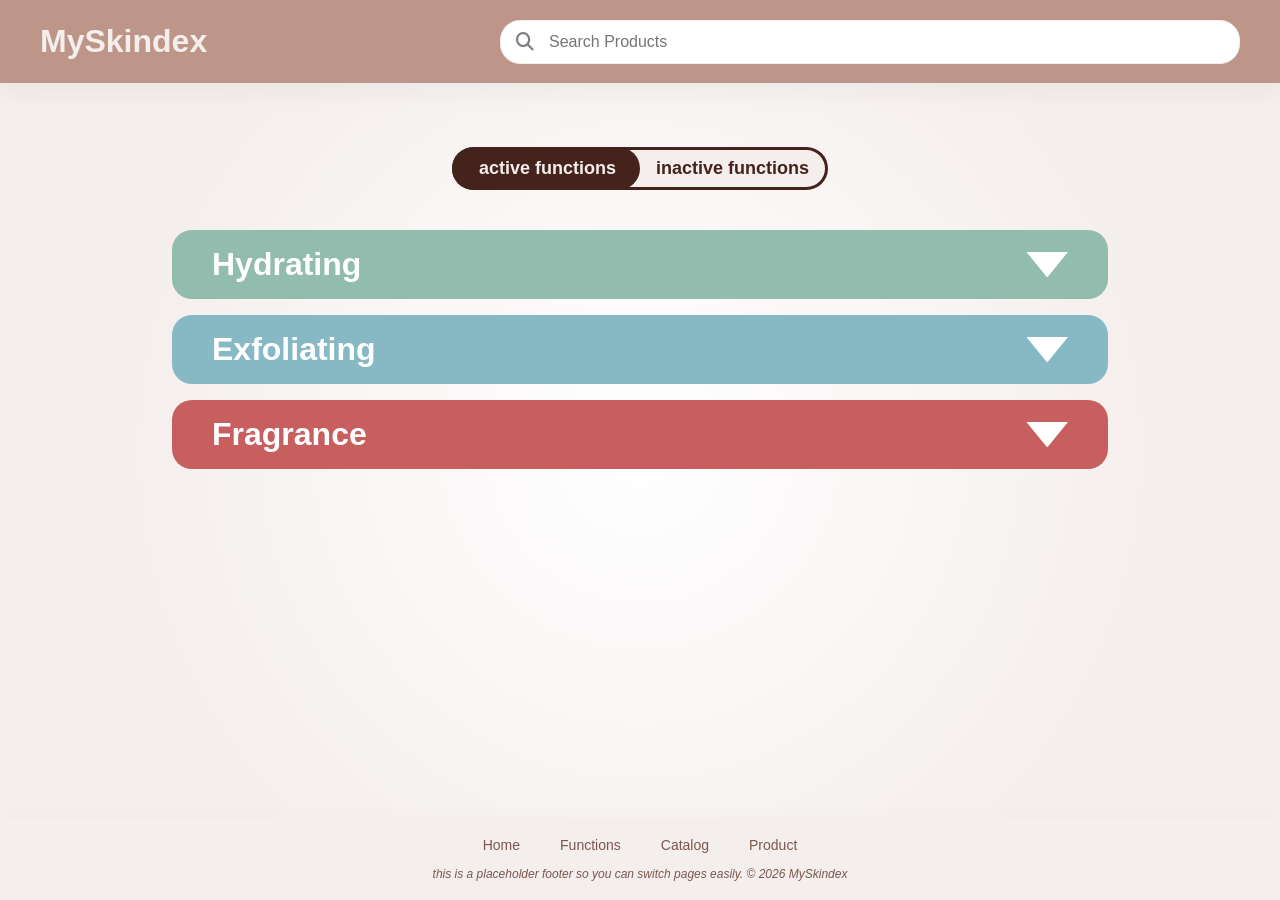
==== pages/functions.html @ 37646e9b "fix space between button" ====
<!DOCTYPE html>
<html lang="en">
<head>
  <meta charset="utf-8" />
  <meta name="viewport" content="width=device-width, initial-scale=1" />
  <title>Functions — MySkindex</title>
  <link rel="stylesheet" href="../index.css" />
  <script src="../components/header.js" defer></script>
  <script src="../components/footer.js" defer></script>
  <script src="../components/dropdown.js" defer></script>
  <script src="../data/ingredient-lists.js" defer></script> 
  <script src="../components/pill.js" defer></script>
</head>
<body>

  <my-header></my-header>

  <main>
    <div class="function-toggle" role="group" aria-label="Which functions to show">
      <button type="button" class="toggle-side" data-side="main" aria-pressed="true">active functions</button>
      <button type="button" class="toggle-side" data-side="other" aria-pressed="false">inactive functions</button>
    </div>

    <!-- One <function-dropdown> per function gets added here by renderFunctions() below -->
    <div class="function-list"></div>
  </main>

  <my-footer></my-footer>

  <!-- MOCK DATA: defines FUNCTIONS and OTHER_FUNCTIONS. Remove this line once the real data is loaded. -->
  <script src="../data/mock-data.js"></script>

  <script>
    // Builds one <function-dropdown> for each function in the list and adds it to the page.
    // Each function looks like: { label, color, description, ingredients: ["...", "..."] }
    function renderFunctions(functions) {
      const list = document.querySelector(".function-list");
      list.innerHTML = ""; // clear anything already there

      functions.forEach((fn) => {
        const dropdown = document.createElement("function-dropdown");
        // setAttribute is safe: the text is never read as HTML
        dropdown.setAttribute("function-label", fn.label);
        if (fn.color) dropdown.setAttribute("color", fn.color); // no color -> the dropdown uses gray
        dropdown.setAttribute("description", fn.description);
        dropdown.setAttribute("ingredients", JSON.stringify(fn.ingredients)); // attributes only hold text, so turn the list into JSON
        list.appendChild(dropdown);
      });
    }

    // Toggle: "Active functions" (left) shows FUNCTIONS, "Inactive functions" (right) shows OTHER_FUNCTIONS.
    // Uses the mock lists for now. With real data, swap in those lists instead.
    const toggle = document.querySelector(".function-toggle");

    function showSide(side) {
      toggle.querySelectorAll(".toggle-side").forEach((button) => {
        button.setAttribute("aria-pressed", String(button.dataset.side === side));
      });
      toggle.dataset.side = side; 

      renderFunctions(side === "other" ? OTHER_FUNCTIONS : FUNCTIONS);
    }

    toggle.addEventListener("click", (event) => {
      const button = event.target.closest(".toggle-side");
      if (button) showSide(button.dataset.side);
    });

    showSide("main");
  </script>

</body>
</html>

<style>
  main {
    max-width: none;
    display: flex;
    flex-direction: column;
    align-items: center;
  }

  .function-list {
    width: 100%;
  }

  /* ---- TOGGLE ---- */
  /* the track: a rounded bar split into two equal halves, one per word */
  .function-toggle {
    position: relative;
    display: grid;
    grid-template-columns: 1fr 1fr; 
    padding: 3px; /* room for the outline */
    margin: var(--space-xl) var(--space-xl);
    box-shadow: inset 0 0 0 3px var(--color-border-dark);
    border-radius: var(--radius-pill);
    background-color: var(--color-bg);
  }

  /* the highlight that sits behind the picked word and slides between sides */
  .function-toggle::before {
    content: "";
    position: absolute;
    top: 0;
    bottom: 0;
    left: 0;
    width: 50%;
    border-radius: var(--radius-pill);
    background-color: var(--color-border-dark); 
    transition: transform 0.3s;
  }

  /* right side picked: slide the highlight over */
  .function-toggle[data-side="other"]::before {
    transform: translateX(100%);
  }

  /* text */ 
  .toggle-side {
    position: relative;
    padding: var(--space-sm) var(--space-md);
    border: none;
    border-radius: var(--radius-pill);
    background: none;
    color: var(--color-text);
    font-family: var(--font-base);
    font-size: var(--font-size-lg);
    font-weight: 600;
    white-space: nowrap;
    cursor: pointer;
    transition: color 0.2s;
  }

  .toggle-side[aria-pressed="true"] {
    color: var(--color-bg);
  }

  /* keyboard tabbing */
  .toggle-side:focus-visible {
    outline: 2px solid var(--color-border-dark);
  }
</style>
---- index.css ----
@import url("https://fonts.googleapis.com/css2?family=Material+Symbols+Outlined:opsz,wght,FILL,GRAD@48,400,0,0&display=swap");
@import url("https://cdnjs.cloudflare.com/ajax/libs/font-awesome/6.5.2/css/all.min.css");

/* MySkindex Global design tokens */

:root {
  /* ---- Pill Colors ---- */
  --pill-default: #54BBE4;
  --pill-good: #6DD294;
  --pill-moderate: #E4AD54;
  --pill-bad: #E45456;

  /* Function Colors */
  --color-text-green: #509C8E;
  --color-text-blue: #356B89;
  --color-text-red: #C65F5E;
  --color-function-green: #92BCAD;
  --color-function-blue: #87B9C5;
  --color-function-red: #C65F5E;
  --color-function-gray: #A4A4A4;
  
  /* ---- Background Colors ---- */
  --color-bg: #F4EEEC;
  --color-surface: #ffffff;
  --color-surface-alt: #BE9689;;

  /* ---- Text Colors ---- */
  --color-text: #44231C;
  --color-text-muted: #7C574F;
  --color-text-light: #F4EEEC;
  --color-text-white: #ffffff;

  /* ---- Border colors ---- */
  --color-border-light: #F4EEEC;
  --color-border-dark: #44231C;

  /* ---- Accents ---- */
  --color-accent: #E89E8C;
  --color-accent-muted: #F7D2C9;
  --color-accent-pill: #D6F3FA;
  --color-accent-checklist: #92BCAD;

  /* ---- Spacing scale ---- */
  --space-xs: 4px;
  --space-sm: 8px;
  --space-md: 16px;
  --space-lg: 24px;
  --space-xl: 40px;
  --space-2xl: 64px;
  --space-3xl: 96px;

  /* ---- Radius ---- */
  --radius-sm: 8px;
  --radius-md: 14px;
  --radius-lg: 20px;
  --radius-xl: 32px;
  --radius-2xl: 48px;
  --radius-pill: 999px;

  /* ---- Panel Gap ---- */
  --panel-gap: 0px;

  /* ---- Shadow ---- */
  --shadow-sm: 0 1px 2px rgba(44, 39, 34, 0.06);
  --shadow-md: 0 8px 24px rgba(44, 39, 34, 0.05);

  /* ---- Typography ---- */
  --font-base: "Segoe UI", -apple-system, BlinkMacSystemFont, Helvetica, Arial, sans-serif;
  --font-size-base: 16px;
  --font-size-xs: 0.75rem;
  --font-size-sm: 0.875rem;
  --font-size-lg: 1.125rem;
  --font-size-xl: 1.5rem;
  --font-size-2xl: 2rem;
  --font-size-3xl: 3rem;
  --font-size-4xl: 4rem;
  --line-height-base: 1.6;

  /* ---- Layout ---- */
  --max-width: 1080px;
  --z-header: 9999;

  /* ---- Page background (Radial: white --> creamy white) ---- */
  --page-bg: radial-gradient(circle at center, var(--color-surface) 0%, var(--color-bg) 70%);
}

* {
  box-sizing: border-box;
}

html {
  overflow-x:clip;
}

body {
  margin: 0;
  display: flex;
  flex-direction: column;
  min-height: 100dvh;
  background: var(--page-bg);
  background-attachment: fixed; 
  color: var(--color-text);
  font-family: var(--font-base);
  line-height: var(--line-height-base);
  overflow: clip;
}

my-header,
my-footer {
  display: block;
}

my-header {
  position: sticky;
  top: 0;
  z-index: var(--z-header);
  padding: var(--space-md);
  background: var(--color-surface);
  border-bottom: 1px solid var(--color-border);
}

main {
  flex: 1;
  width: 100%;
  max-width: var(--max-width);
  margin: 0 auto;
  padding: var(--space-lg) var(--space-md);
}

my-footer {
  padding: var(--space-md);
  background: var(--color-surface-alt);
}

/* ---- Decorative bubbles (outside <main>) ----
   They take up no space, so the layout doesn't change; the bubble image hangs off of them. */
.bubble-anchor {
  position: relative;
  height: 0;
}

.bubble {
  position: absolute;
  z-index: -1;          
  pointer-events: none; 
}

.bubble-top {
  top: 0;             
  right: 0;
  transform: translate(50%, -30%);
}

.bubble-bottom {
  bottom: 0;           
  left: 0;
  transform: translate(-45%, 45%);
}

/* ---- Pages where only <main> scrolls ----
  .main-scroll class on the <body> locks the page to the window height, so the header, footer, and bubbles don't move. 
  <main> is what holds the content and is what scrolls when the content is more than the height of the window. */
body.main-scroll {
  height: 100dvh; 
}

body.main-scroll main {
  min-height: 0;   
  overflow-y: auto;
  max-width: none;
  padding-inline: max(var(--space-md), calc((100% - var(--max-width)) / 2 + var(--space-md)));

  scrollbar-width: none; /* hide scrollbar */

  /* Lets things inside <main> size themselves to its height using cqh units
     (100cqh = the height of <main>). Safe here because <main>'s height comes from the window, not its content. */
  container-type: size;
}

body.main-scroll main::-webkit-scrollbar {
  display: none;
}
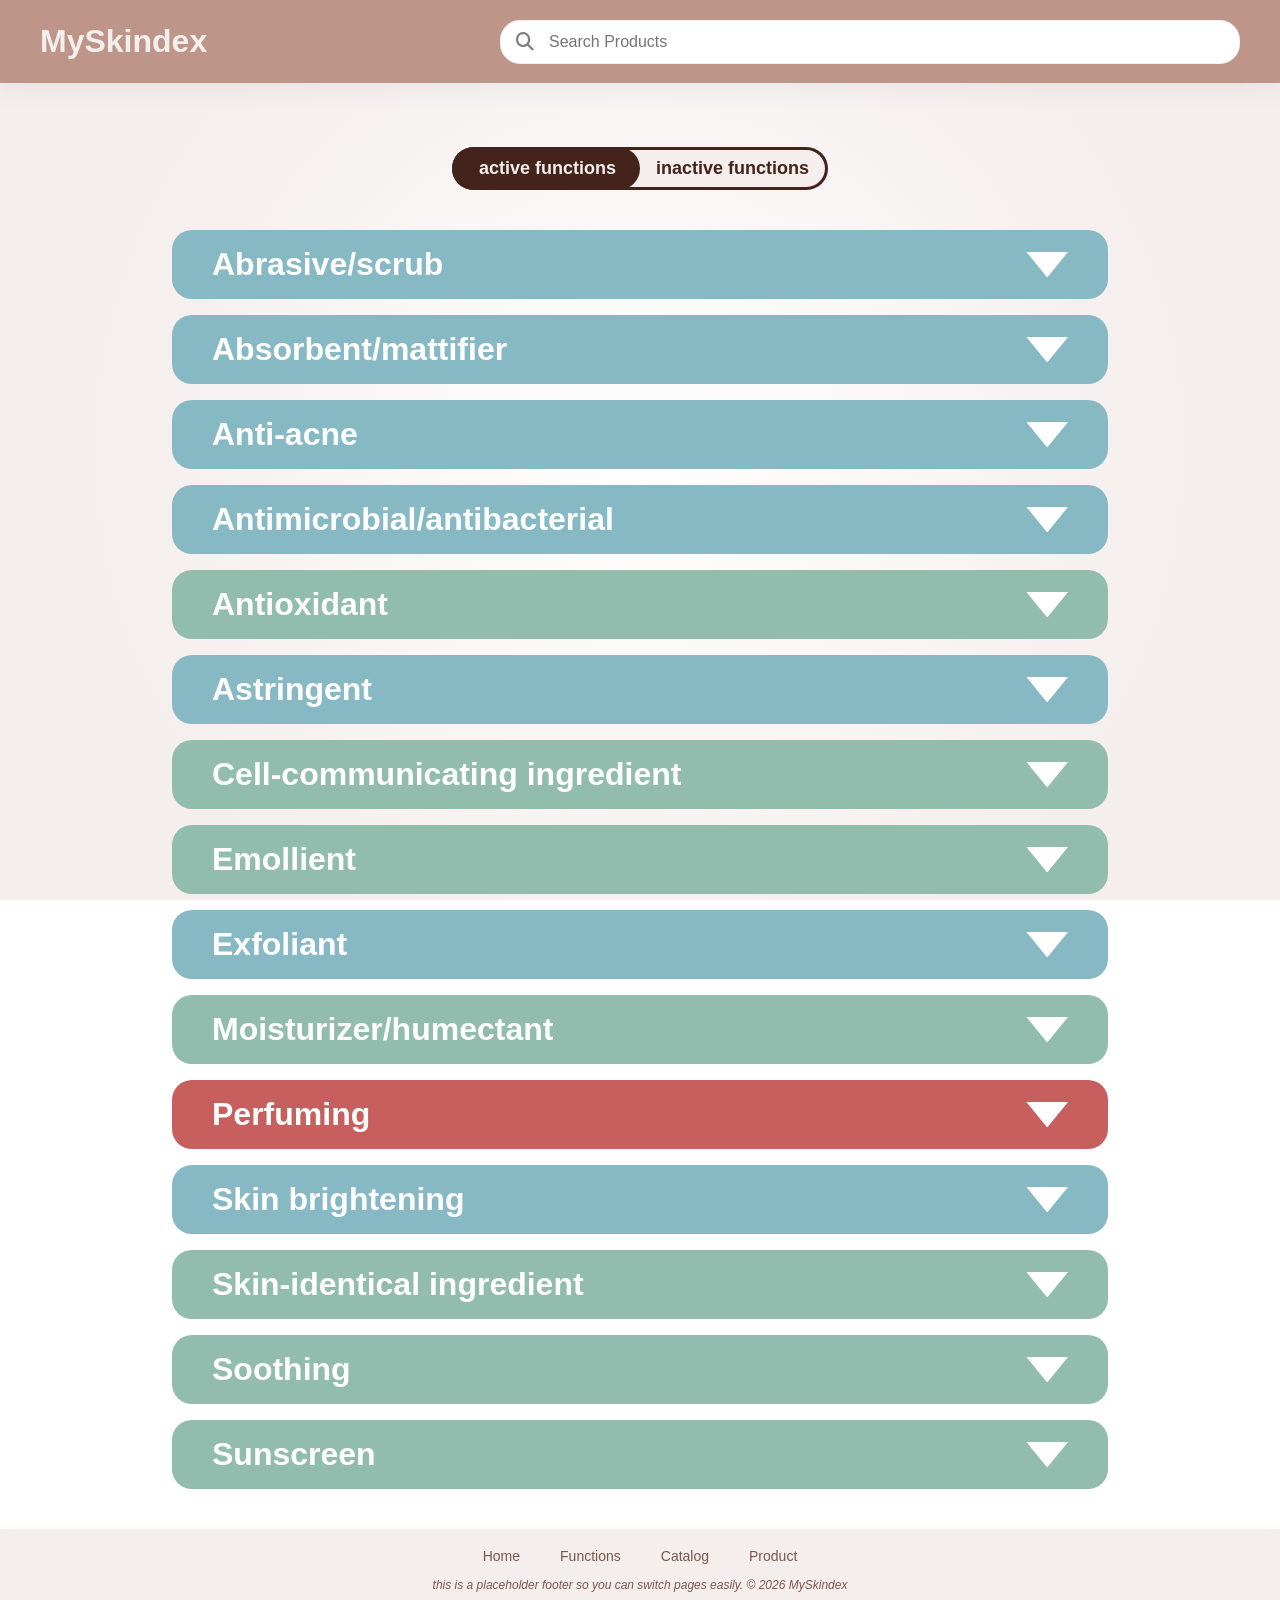
==== commit fce1cdbc: "Merge master and connect real data to new UI Keep master's UI, load home concerns from concerns.json" ====
--- a/pages/functions.html
+++ b/pages/functions.html
@@ -27,7 +27,7 @@
 
   <my-footer></my-footer>
 
-  <!-- MOCK DATA: defines FUNCTIONS and OTHER_FUNCTIONS. Remove this line once the real data is loaded. -->
+  <!-- MOCK DATA: defines the starting include/exclude choices for the pills. -->
   <script src="../data/mock-data.js"></script>
 
   <script>
@@ -48,8 +48,33 @@
       });
     }
 
-    // Toggle: "Active functions" (left) shows FUNCTIONS, "Inactive functions" (right) shows OTHER_FUNCTIONS.
-    // Uses the mock lists for now. With real data, swap in those lists instead.
+    // Which functions in functions.json count as "active", and each one's color.
+    // Edit this list to regroup or recolor them. Anything not listed is "inactive" and shows in gray.
+    const ACTIVE_FUNCTION_COLORS = {
+      // green: hydrates, calms, or protects
+      "moisturizer/humectant": "var(--color-function-green)",
+      "emollient": "var(--color-function-green)",
+      "soothing": "var(--color-function-green)",
+      "skin-identical ingredient": "var(--color-function-green)",
+      "antioxidant": "var(--color-function-green)",
+      "cell-communicating ingredient": "var(--color-function-green)",
+      "sunscreen": "var(--color-function-green)",
+      // blue: treats or exfoliates
+      "exfoliant": "var(--color-function-blue)",
+      "abrasive/scrub": "var(--color-function-blue)",
+      "anti-acne": "var(--color-function-blue)",
+      "skin brightening": "var(--color-function-blue)",
+      "absorbent/mattifier": "var(--color-function-blue)",
+      "antimicrobial/antibacterial": "var(--color-function-blue)",
+      "astringent": "var(--color-function-blue)",
+      // red: can irritate
+      "perfuming": "var(--color-function-red)",
+    };
+
+    let activeFunctions = [];
+    let inactiveFunctions = [];
+
+    // Toggle: "Active functions" (left) shows activeFunctions, "Inactive functions" (right) shows inactiveFunctions.
     const toggle = document.querySelector(".function-toggle");
 
     function showSide(side) {
@@ -58,7 +83,7 @@
       });
       toggle.dataset.side = side; 
 
-      renderFunctions(side === "other" ? OTHER_FUNCTIONS : FUNCTIONS);
+      renderFunctions(side === "other" ? inactiveFunctions : activeFunctions);
     }
 
     toggle.addEventListener("click", (event) => {
@@ -66,7 +91,23 @@
       if (button) showSide(button.dataset.side);
     });
 
-    showSide("main");
+    // Load the real functions, sort them into the two groups, and show the active ones.
+    fetch("../data/functions.json")
+      .then((res) => {
+        if (!res.ok) throw new Error(`Couldn't load functions.json (${res.status})`);
+        return res.json();
+      })
+      .then((functions) => {
+        activeFunctions = functions
+          .filter((fn) => fn.label in ACTIVE_FUNCTION_COLORS)
+          .map((fn) => ({ ...fn, color: ACTIVE_FUNCTION_COLORS[fn.label] }));
+        inactiveFunctions = functions.filter((fn) => !(fn.label in ACTIVE_FUNCTION_COLORS));
+        showSide("main");
+      })
+      .catch((error) => {
+        console.error(error);
+        document.querySelector(".function-list").textContent = "Functions couldn't be loaded. Please try again.";
+      });
   </script>
 
 </body>
@@ -82,6 +123,12 @@
 
   .function-list {
     width: 100%;
+  }
+
+  /* The real data is all lowercase, so capitalize the first letter when showing it */
+  function-dropdown .dropdown-toggle > span:first-child::first-letter,
+  ingredient-pill .pill-label::first-letter {
+    text-transform: uppercase;
   }
 
   /* ---- TOGGLE ---- */
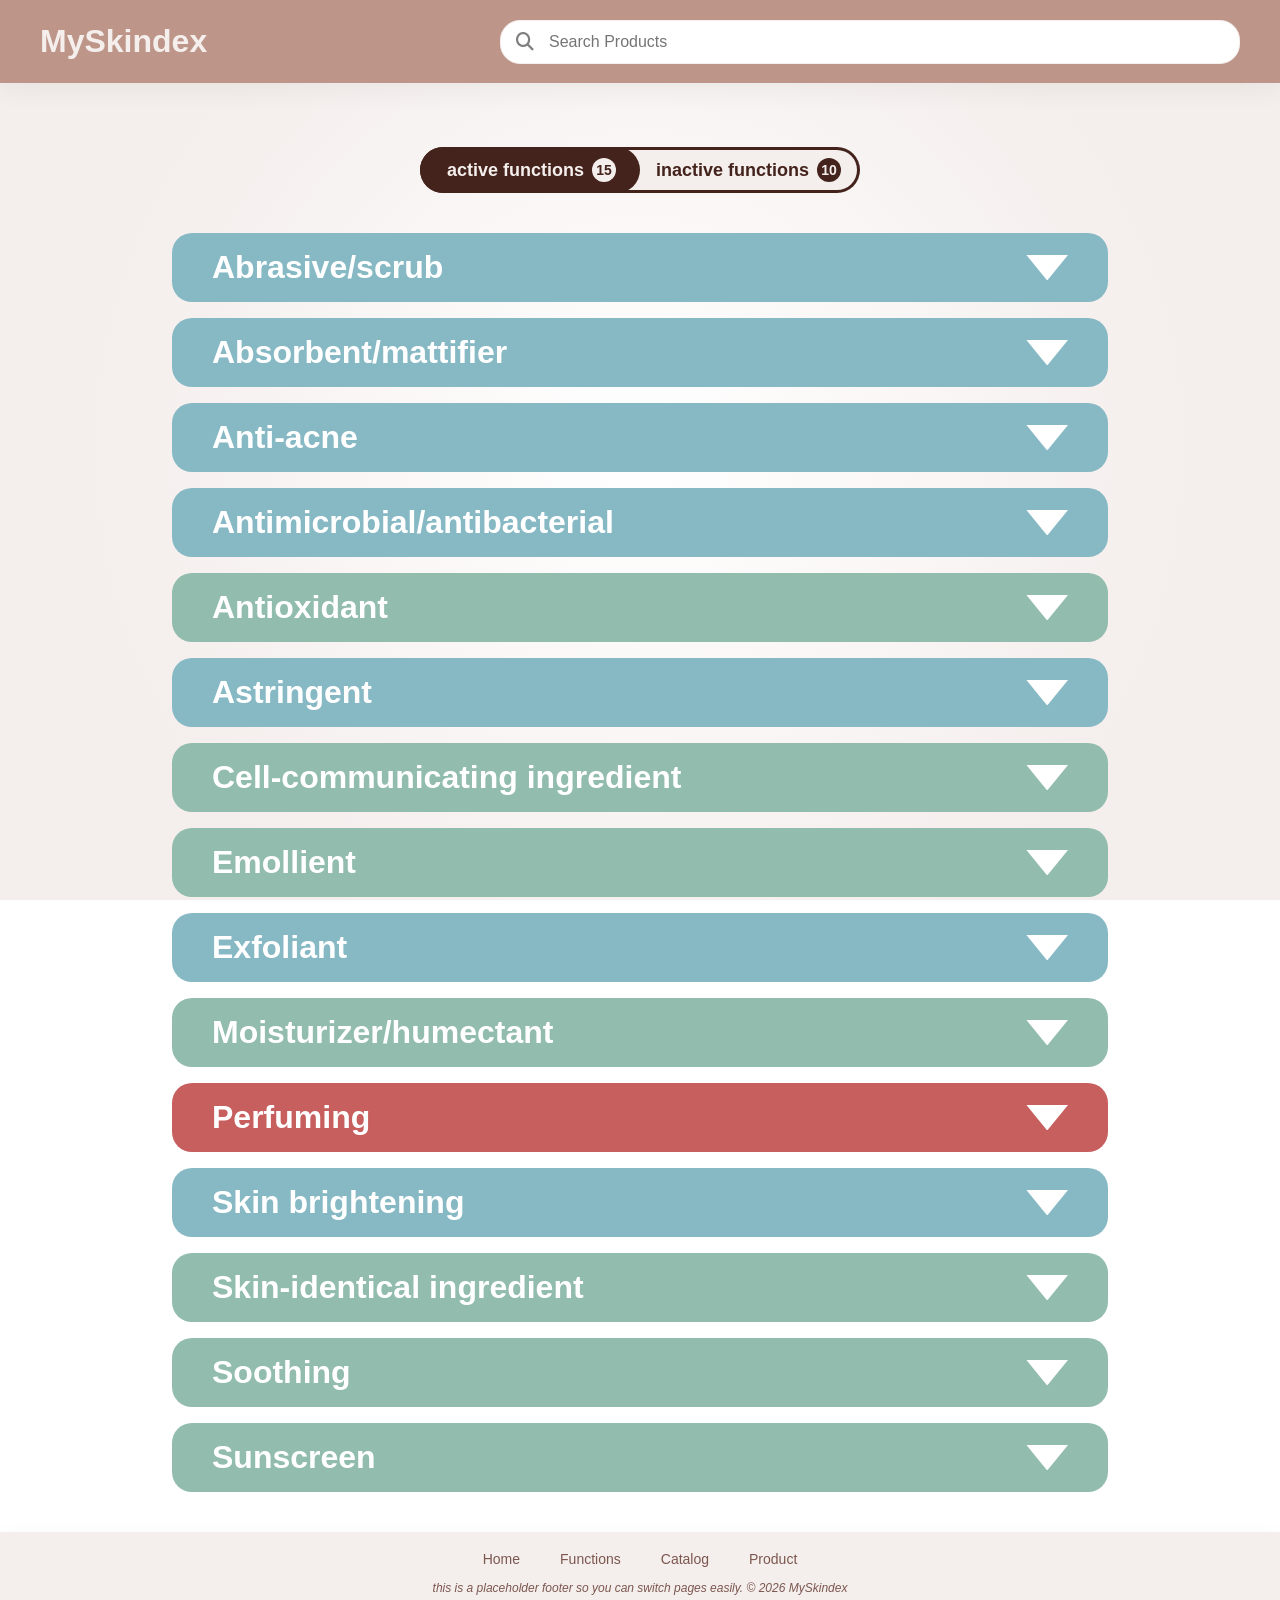
==== commit 6c051fb6: "lower pill build to 30; removes lag time for tab switching" ====
--- a/pages/functions.html
+++ b/pages/functions.html
@@ -8,7 +8,7 @@
   <script src="../components/header.js" defer></script>
   <script src="../components/footer.js" defer></script>
   <script src="../components/dropdown.js" defer></script>
-  <script src="../data/ingredient-lists.js" defer></script> 
+  <script src="../data/filter-lists.js" defer></script> 
   <script src="../components/pill.js" defer></script>
 </head>
 <body>
@@ -17,26 +17,21 @@
 
   <main>
     <div class="function-toggle" role="group" aria-label="Which functions to show">
-      <button type="button" class="toggle-side" data-side="main" aria-pressed="true">active functions</button>
-      <button type="button" class="toggle-side" data-side="other" aria-pressed="false">inactive functions</button>
+      <button type="button" class="toggle-side" data-side="main" aria-pressed="true">active functions <span class="toggle-count"></span></button>
+      <button type="button" class="toggle-side" data-side="other" aria-pressed="false">inactive functions <span class="toggle-count"></span></button>
     </div>
 
-    <!-- One <function-dropdown> per function gets added here by renderFunctions() below -->
-    <div class="function-list"></div>
+    <!-- One list per tab. Each is filled with <function-dropdown>s by renderFunctions() the first time it's shown -->
+    <div class="function-list" data-side="main"></div>
+    <div class="function-list" data-side="other" hidden></div>
   </main>
 
   <my-footer></my-footer>
-
-  <!-- MOCK DATA: defines the starting include/exclude choices for the pills. -->
-  <script src="../data/mock-data.js"></script>
 
   <script>
     // Builds one <function-dropdown> for each function in the list and adds it to the page.
     // Each function looks like: { label, color, description, ingredients: ["...", "..."] }
-    function renderFunctions(functions) {
-      const list = document.querySelector(".function-list");
-      list.innerHTML = ""; // clear anything already there
-
+    function renderFunctions(functions, list) {
       functions.forEach((fn) => {
         const dropdown = document.createElement("function-dropdown");
         // setAttribute is safe: the text is never read as HTML
@@ -48,8 +43,15 @@
       });
     }
 
-    // Which functions in functions.json count as "active", and each one's color.
-    // Edit this list to regroup or recolor them. Anything not listed is "inactive" and shows in gray.
+    // Each group in concerns.json and the color its functions show in.
+    const CONCERN_GROUP_COLORS = {
+      gofor: "var(--color-function-green)",
+      thesehelp: "var(--color-function-blue)",
+      avoid: "var(--color-function-red)",
+    };
+
+    // Only used when no skin concern is selected: which functions count as "active", and their colors.
+    // Anything not listed is "inactive" and shows in gray.
     const ACTIVE_FUNCTION_COLORS = {
       // green: hydrates, calms, or protects
       "moisturizer/humectant": "var(--color-function-green)",
@@ -83,7 +85,13 @@
       });
       toggle.dataset.side = side; 
 
-      renderFunctions(side === "other" ? inactiveFunctions : activeFunctions);
+      // Each tab is built once, then just hidden or shown
+      document.querySelectorAll(".function-list").forEach((list) => {
+        list.hidden = list.dataset.side !== side;
+        if (!list.hidden && !list.hasChildNodes()) {
+          renderFunctions(side === "other" ? inactiveFunctions : activeFunctions, list);
+        }
+      });
     }
 
     toggle.addEventListener("click", (event) => {
@@ -91,23 +99,50 @@
       if (button) showSide(button.dataset.side);
     });
 
-    // Load the real functions, sort them into the two groups, and show the active ones.
-    fetch("../data/functions.json")
-      .then((res) => {
-        if (!res.ok) throw new Error(`Couldn't load functions.json (${res.status})`);
+    function loadJson(url) {
+      return fetch(url).then((res) => {
+        if (!res.ok) throw new Error(`Couldn't load ${url} (${res.status})`);
         return res.json();
-      })
-      .then((functions) => {
-        activeFunctions = functions
-          .filter((fn) => fn.label in ACTIVE_FUNCTION_COLORS)
-          .map((fn) => ({ ...fn, color: ACTIVE_FUNCTION_COLORS[fn.label] }));
-        inactiveFunctions = functions.filter((fn) => !(fn.label in ACTIVE_FUNCTION_COLORS));
-        showSide("main");
-      })
-      .catch((error) => {
-        console.error(error);
-        document.querySelector(".function-list").textContent = "Functions couldn't be loaded. Please try again.";
-      });
+      });
+    }
+
+    // Active = the concern's Go For, These Help, and Avoid functions, in that order.
+    function getConcernFunctions(functions, concern) {
+      return Object.entries(CONCERN_GROUP_COLORS).flatMap(([group, color]) =>
+        functions
+          .filter((fn) => concern[group].includes(fn.label))
+          .map((fn) => ({ ...fn, color }))
+      );
+    }
+
+    function getDefaultFunctions(functions) {
+      return functions
+        .filter((fn) => fn.label in ACTIVE_FUNCTION_COLORS)
+        .map((fn) => ({ ...fn, color: ACTIVE_FUNCTION_COLORS[fn.label] }));
+    }
+
+    // Waits for DOMContentLoaded because FilterLists comes from a deferred script.
+    document.addEventListener("DOMContentLoaded", () => {
+      Promise.all([loadJson("../data/functions.json"), loadJson("../data/concerns.json")])
+        .then(([functions, { concerns }]) => {
+          const concern = concerns[FilterLists.getSelectedConcern()];
+          activeFunctions = concern ? getConcernFunctions(functions, concern) : getDefaultFunctions(functions);
+
+          // Inactive = everything in functions.json that isn't active.
+          const activeLabels = new Set(activeFunctions.map((fn) => fn.label));
+          inactiveFunctions = functions.filter((fn) => !activeLabels.has(fn.label));
+
+          // Show how many functions are in each tab
+          toggle.querySelector('[data-side="main"] .toggle-count').textContent = activeFunctions.length;
+          toggle.querySelector('[data-side="other"] .toggle-count').textContent = inactiveFunctions.length;
+
+          showSide("main");
+        })
+        .catch((error) => {
+          console.error(error);
+          document.querySelector(".function-list").textContent = "Functions couldn't be loaded. Please try again.";
+        });
+    });
   </script>
 
 </body>
@@ -165,6 +200,9 @@
   /* text */ 
   .toggle-side {
     position: relative;
+    display: flex;
+    align-items: center; /* lines up the text and the count circle */
+    justify-content: center;
     padding: var(--space-sm) var(--space-md);
     border: none;
     border-radius: var(--radius-pill);
@@ -182,6 +220,30 @@
     color: var(--color-bg);
   }
 
+  /* count: a little circle in the opposite colors of the tab's text */
+  .toggle-count {
+    display: inline-grid;
+    place-items: center;
+    width: 24px;
+    height: 24px;
+    margin-left: var(--space-sm);
+    border-radius: 50%;
+    background-color: var(--color-border-dark);
+    color: var(--color-bg);
+    font-size: var(--font-size-sm);
+    line-height: 1;
+    transition: background-color 0.2s, color 0.2s;
+  }
+
+  .toggle-count:empty {
+    display: none; /* no circle until the count has loaded */
+  }
+
+  .toggle-side[aria-pressed="true"] .toggle-count {
+    background-color: var(--color-bg);
+    color: var(--color-border-dark);
+  }
+
   /* keyboard tabbing */
   .toggle-side:focus-visible {
     outline: 2px solid var(--color-border-dark);
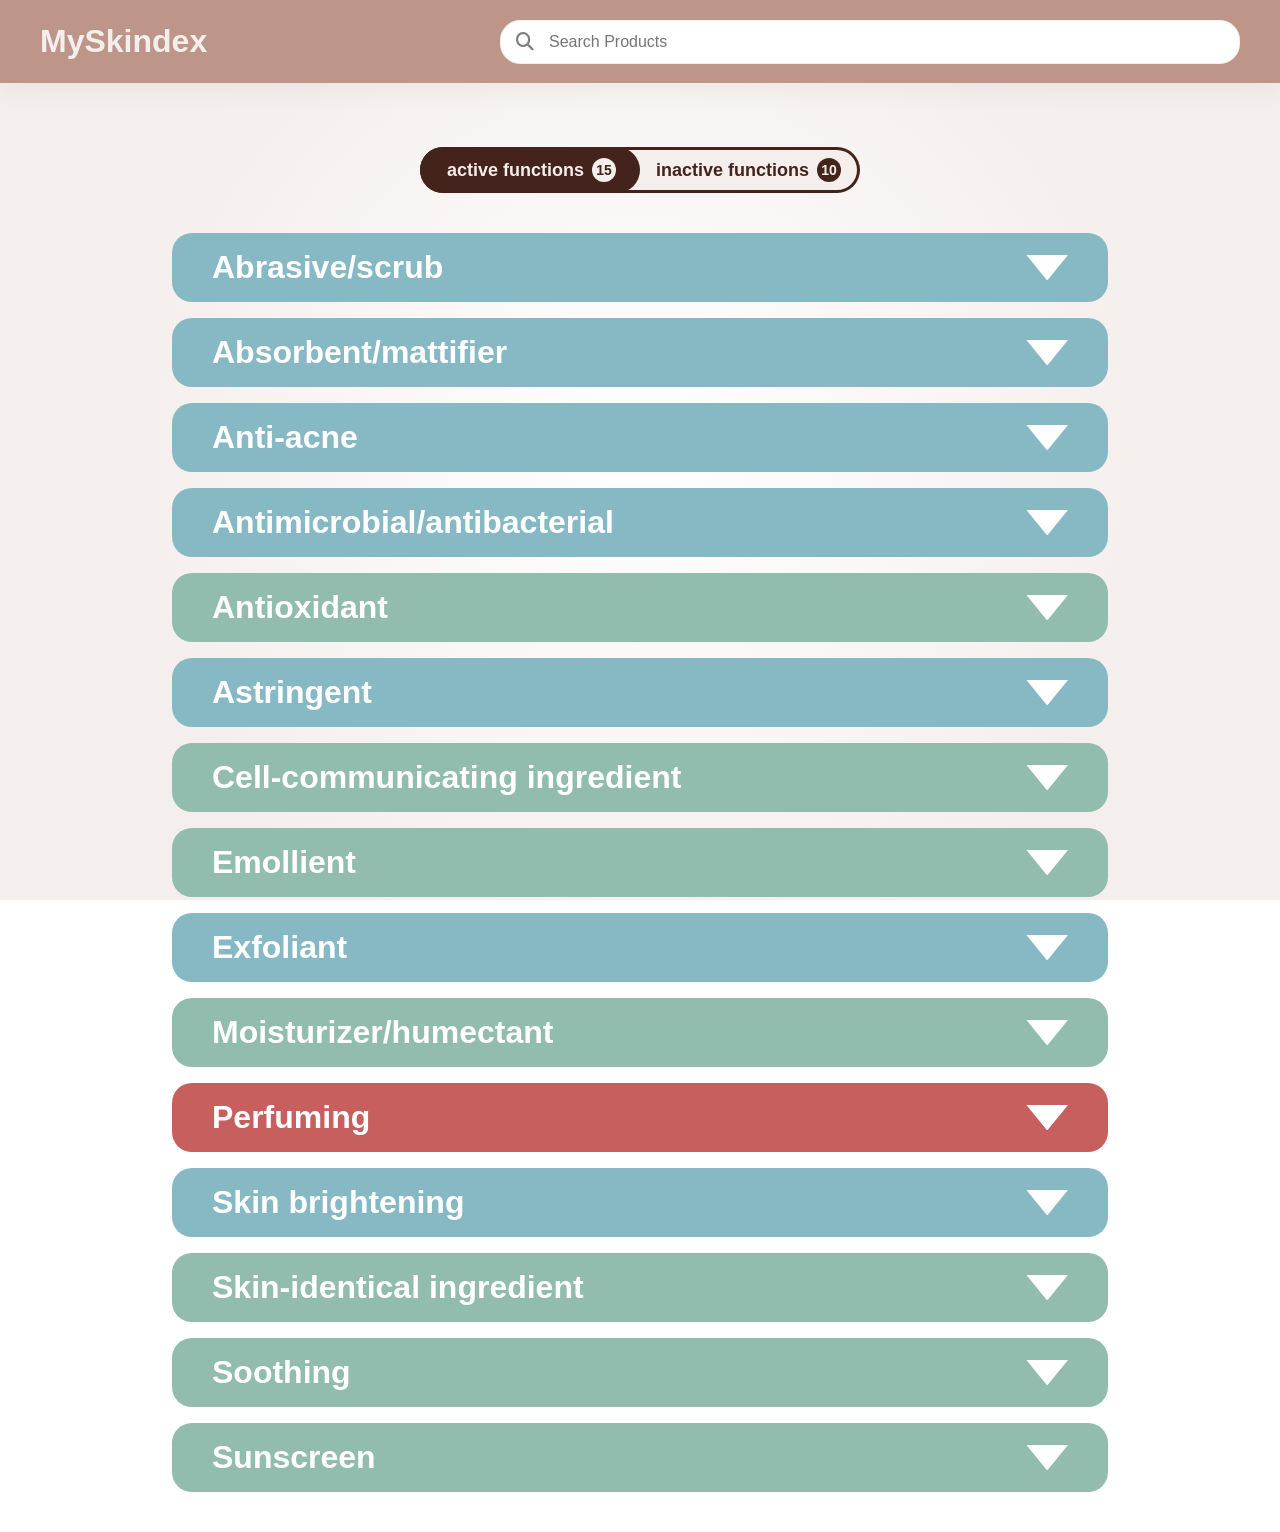
==== commit 4b4c7bf9: "add transition to homepage INFO panel" ====
--- a/pages/functions.html
+++ b/pages/functions.html
@@ -26,7 +26,6 @@
     <div class="function-list" data-side="other" hidden></div>
   </main>
 
-  <my-footer></my-footer>
 
   <script>
     // Builds one <function-dropdown> for each function in the list and adds it to the page.
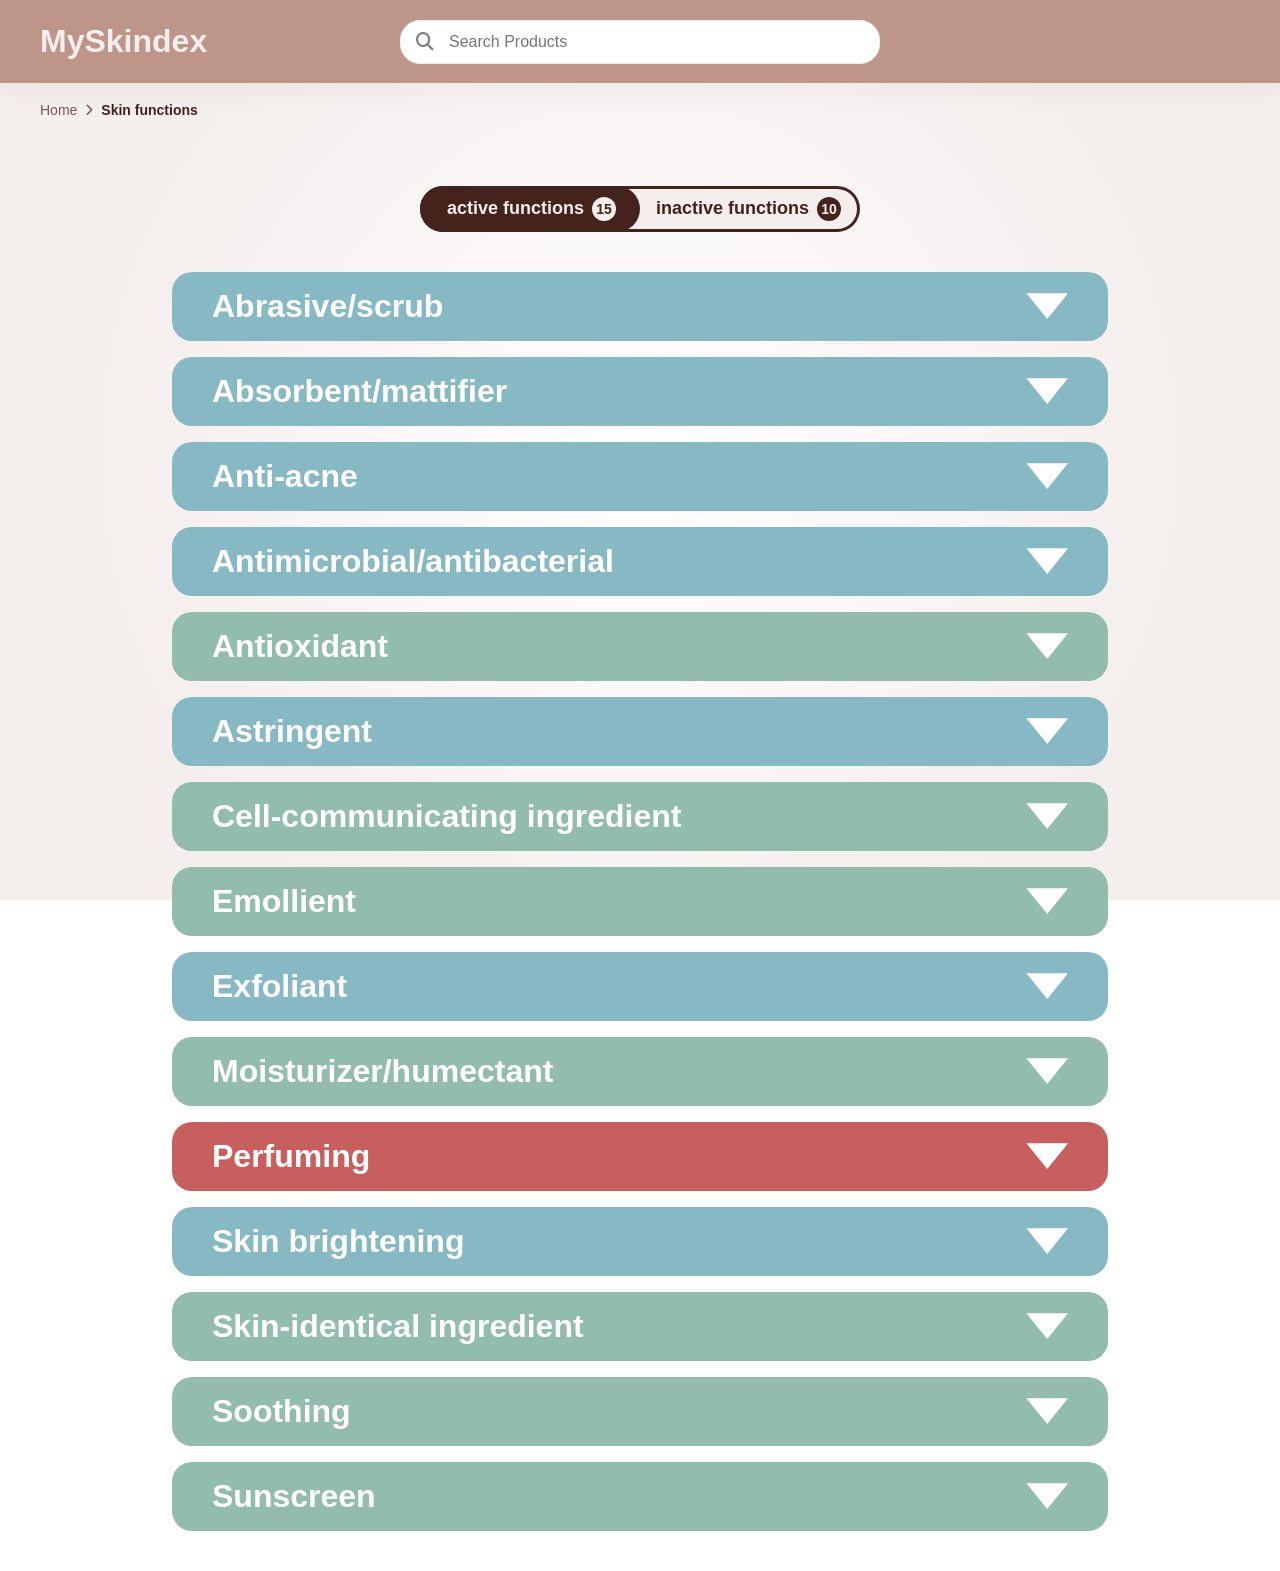
==== commit e45c735e: "add breadcrumb" ====
--- a/pages/functions.html
+++ b/pages/functions.html
@@ -7,6 +7,7 @@
   <link rel="stylesheet" href="../index.css" />
   <script src="../components/header.js" defer></script>
   <script src="../components/footer.js" defer></script>
+  <script src="../components/breadcrumb.js" defer></script>
   <script src="../components/dropdown.js" defer></script>
   <script src="../data/filter-lists.js" defer></script> 
   <script src="../components/pill.js" defer></script>
@@ -14,6 +15,7 @@
 <body>
 
   <my-header></my-header>
+  <my-breadcrumb current="functions"></my-breadcrumb>
 
   <main>
     <div class="function-toggle" role="group" aria-label="Which functions to show">
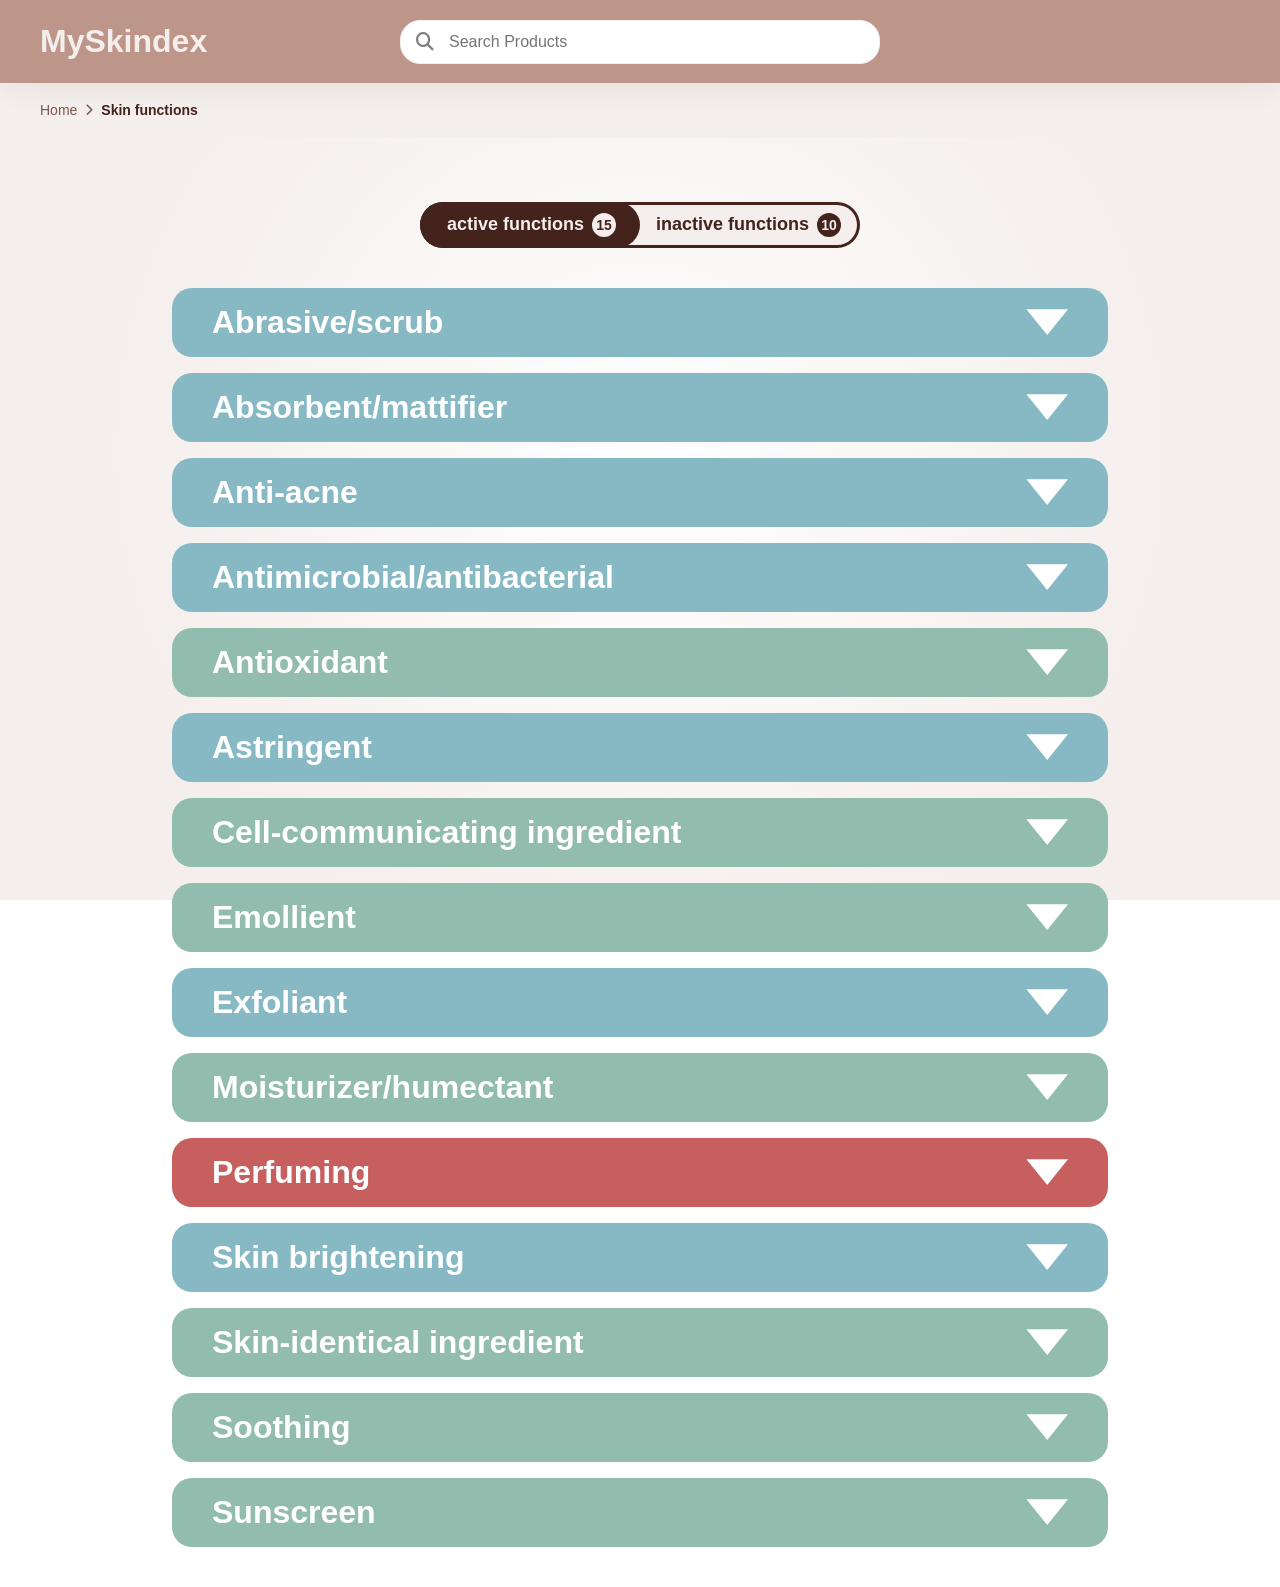
==== commit a60e34f9: "connected product page to data, fixed padding of breadcrumb, and added the i icon info popup Co-Auth" ====
--- a/pages/functions.html
+++ b/pages/functions.html
@@ -74,6 +74,34 @@
       "perfuming": "var(--color-function-red)",
     };
 
+    /* ---- Ingredient info popup ---- */
+    let activePopup = null;
+
+    function showIngredientPopup(anchor, ingred) {
+      // Remove any existing popup
+      if (activePopup) activePopup.remove();
+
+      const popup = document.createElement("div");
+      popup.className = "ingredient-popup";
+      popup.innerHTML = `
+        <strong class="popup-name">${ingred.name}</strong>
+        ${ingred.rating ? `<span class="popup-rating popup-rating--${ingred.rating === "Safe (in low %)" ? "safe-low" : ingred.rating.replace(/\s+/g,'-').toLowerCase()}">${ingred.rating}</span>` : ""}
+        <p class="popup-desc">${ingred.description || "No description available."}</p>
+      `;
+      document.body.appendChild(popup);
+      activePopup = popup;
+
+      // Position below the anchor button
+      const rect = anchor.getBoundingClientRect();
+      popup.style.top  = `${rect.bottom + window.scrollY + 8}px`;
+      popup.style.left = `${rect.left  + window.scrollX}px`;
+
+      // Close on outside click
+      setTimeout(() => {
+        document.addEventListener("click", () => { popup.remove(); activePopup = null; }, { once: true });
+      }, 0);
+    }
+
     let activeFunctions = [];
     let inactiveFunctions = [];
 
@@ -124,8 +152,18 @@
 
     // Waits for DOMContentLoaded because FilterLists comes from a deferred script.
     document.addEventListener("DOMContentLoaded", () => {
-      Promise.all([loadJson("../data/functions.json"), loadJson("../data/concerns.json")])
-        .then(([functions, { concerns }]) => {
+      Promise.all([loadJson("../data/functions.json"), loadJson("../data/concerns.json"), loadJson("../data/ingredients.json")])
+        .then(([functions, { concerns }, ingredientsData]) => {
+          // Build ingredient lookup map for the popup
+          const ingredientMap = new Map(ingredientsData.map(i => [i.name.toLowerCase(), i]));
+
+          // Show popup when the ⓘ button on any ingredient pill is clicked
+          document.addEventListener("pill-info", (e) => {
+            const label   = e.detail.label || "";
+            const ingred  = ingredientMap.get(label.trim().toLowerCase());
+            showIngredientPopup(e.target, ingred || { name: label, description: "No information available." });
+          });
+
           const concern = concerns[FilterLists.getSelectedConcern()];
           activeFunctions = concern ? getConcernFunctions(functions, concern) : getDefaultFunctions(functions);
 
@@ -249,4 +287,46 @@
   .toggle-side:focus-visible {
     outline: 2px solid var(--color-border-dark);
   }
+
+  /* ---- Ingredient info popup ---- */
+  .ingredient-popup {
+    position: absolute;
+    z-index: 1000;
+    max-width: 260px;
+    background: var(--color-surface);
+    border-radius: var(--radius-md);
+    box-shadow: 0 8px 24px rgba(44, 39, 34, 0.15);
+    padding: var(--space-md);
+    display: flex;
+    flex-direction: column;
+    gap: var(--space-xs);
+  }
+
+  .popup-name {
+    font-size: var(--font-size-base);
+    font-weight: 700;
+    color: var(--color-text);
+    text-transform: capitalize;
+  }
+
+  .popup-rating {
+    display: inline-block;
+    align-self: flex-start;
+    padding: 2px 10px;
+    border-radius: var(--radius-pill);
+    font-size: 0.75rem;
+    font-weight: 600;
+    color: #fff;
+  }
+
+  .popup-rating--safe          { background: var(--color-function-green); }
+  .popup-rating--safe-low      { background: var(--color-function-blue);  }
+  .popup-rating--moderate-risk { background: var(--color-function-red);   }
+
+  .popup-desc {
+    margin: 0;
+    font-size: var(--font-size-sm);
+    color: var(--color-text-muted);
+    line-height: 1.5;
+  }
 </style>
--- a/index.css
+++ b/index.css
@@ -88,6 +88,30 @@
   box-sizing: border-box;
 }
 
+/* ---- Scrollbars (every scrollable area on every page) ----
+   Thin, with a faint half-see-through thumb and no track. */
+* {
+  scrollbar-width: thin;
+  scrollbar-color: color-mix(in srgb, var(--color-text-muted) 50%, transparent) transparent;
+}
+
+/* Same look for browsers that don't support scrollbar-color yet (older Safari) */
+@supports not (scrollbar-color: auto) {
+  ::-webkit-scrollbar {
+    width: 8px;
+    height: 8px;
+  }
+
+  ::-webkit-scrollbar-track {
+    background: transparent;
+  }
+
+  ::-webkit-scrollbar-thumb {
+    border-radius: var(--radius-pill);
+    background: color-mix(in srgb, var(--color-text-muted) 50%, transparent);
+  }
+}
+
 html {
   overflow-x:clip;
 }
